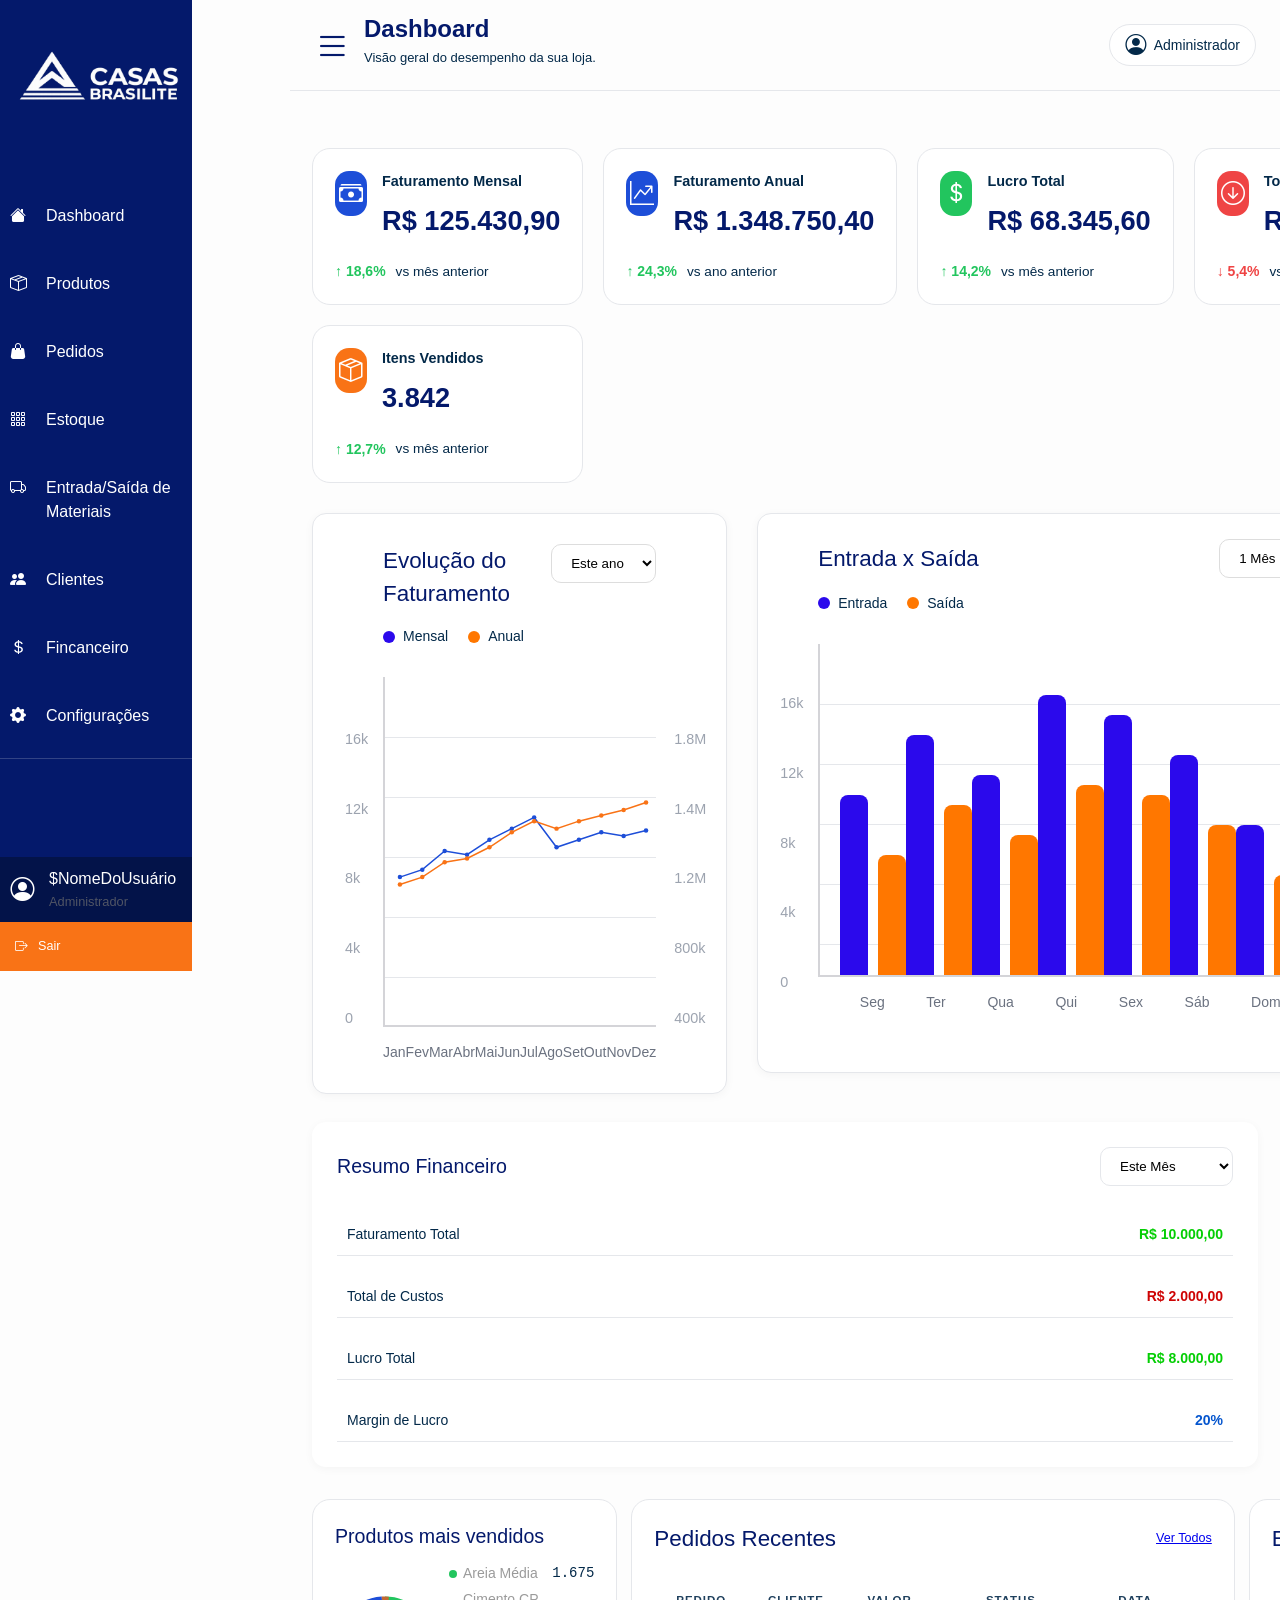
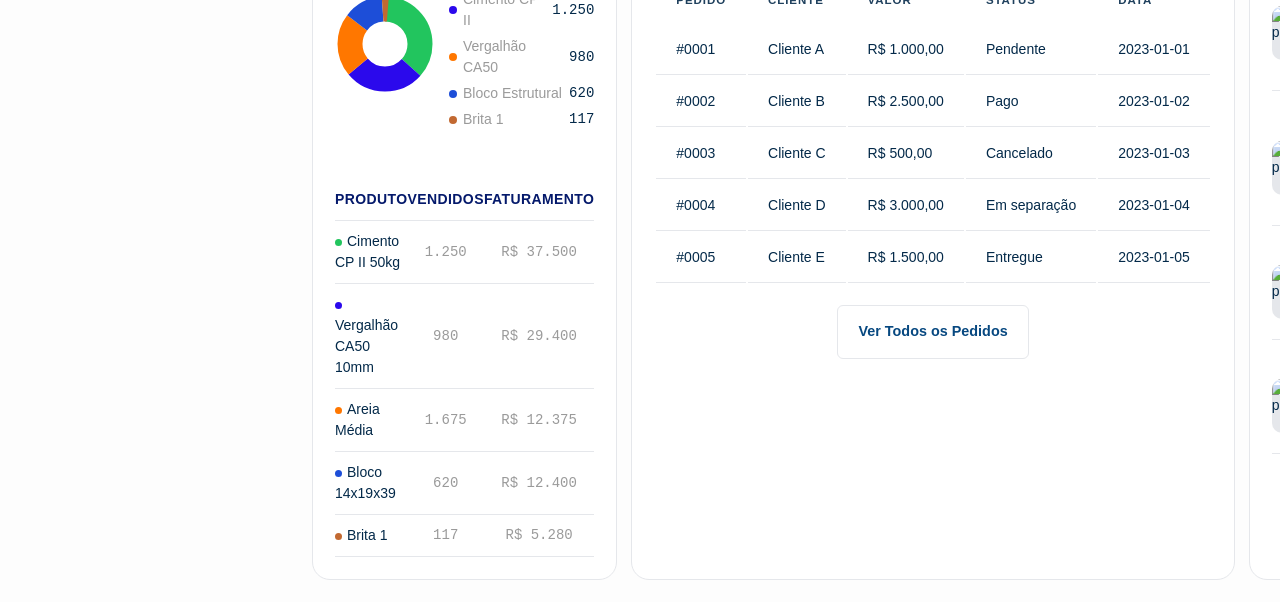
==== Dashboard/index.html @ a028ca32 "Adição do Dashboard" ====
<!DOCTYPE html>
<html lang="pt-br">

<head>
    <meta charset="UTF-8">
    <meta name="viewport" content="width=device-width, initial-scale=1.0">
    <title>Dashboard</title>

    <link rel="stylesheet" href="style.css">

    <link rel="stylesheet" href="https://cdn.jsdelivr.net/npm/bootstrap-icons@1.11.3/font/bootstrap-icons.min.css">
    <link rel="stylesheet" href="css/sidebar.css">
    <link rel="stylesheet" href="css/style.css">
</head>

<body>
    <input type="checkbox" id="menu-toggle">

    <aside class="sidebar">

        <div class="logo">
            <img src="../imagens/logo-branca.png" alt="logo">
        </div>

        <nav>

            <div class="lista-sidebar">
                <a href="#" class="active">
                    <i class="bi bi-house-fill"></i>
                    <p>Dashboard</p>
                </a>
            </div>

            <div class="lista-sidebar">
                <a href="#">
                    <i class="bi bi-box-seam"></i>
                    <p>Produtos</p>
                </a>
            </div>

            <div class="lista-sidebar">
                <a href="#">
                    <i class="bi bi-handbag-fill"></i>
                    <p>Pedidos</p>
                </a>
            </div>

            <div class="lista-sidebar">
                <a href="#">
                    <i class="bi bi-grid-3x3-gap"></i>
                    <p>Estoque</p>
                </a>
            </div>

            <div class="lista-sidebar">
                <a href="#">
                    <i class="bi bi-truck"></i>
                    <p>Entrada/Saída de Materiais</p>
                </a>
            </div>

            <div class="lista-sidebar">
                <a href="#">
                    <i class="bi bi-people-fill"></i>
                    <p>Clientes</p>
                </a>
            </div>

            <div class="lista-sidebar">
                <a href="#">
                    <i class="bi bi-currency-dollar"></i>
                    <p>Fincanceiro</p>
                </a>
            </div>

            <div class="lista-sidebar">
                <a href="#" style="border-bottom: 1px solid var(--border-lista); padding-bottom: 30px;">
                    <i class="bi bi-gear-fill"></i>
                    <p>Configurações</p>
                </a>
            </div>

        </nav>

        <div class="footer-sidebar">
            <div class="user-info-sidebar">
                <i class="bi bi-person-circle"></i>
                <div class="user-name">
                    <p>$NomeDoUsuário</p>
                    <span>Administrador</span>
                </div>
            </div>

            <div class="exit">
                <a href="#">
                    <i class="bi bi-box-arrow-right"></i>
                    <p>Sair</p>
                </a>
            </div>
        </div>
    </aside>

    <div class="content">
        <header class="topbar">
            <div class="topbar-left">
                <label for="menu-toggle" class="menu-btn">
                    <i class="bi bi-list"></i>
                </label>
                <div class="logo">
                    <h1>Dashboard</h1>
                    <p>Visão geral do desempenho da sua loja.</p>
                </div>
            </div>
            <div class="topbar-right">
                <div class="user">
                    <i class="bi bi-person-circle"></i>
                    <p>Administrador</p>
                </div>
            </div>
        </header>

        <main class="main">
            <section class="cards-top">
                <div class="card">
                    <div class="card-top">
                        <div class="icon blue">
                            <i class="bi bi-cash-stack"></i>
                        </div>

                        <div>
                            <h5>Faturamento Mensal</h5>
                            <h3>R$ 125.430,90</h3>
                        </div>

                    </div>

                    <div class="card-bottom">
                        <span class="green">↑ 18,6%</span>
                        <p>vs mês anterior</p>
                    </div>
                </div>

                <div class="card">
                    <div class="card-top">
                        <div class="icon blue">
                            <i class="bi bi-graph-up-arrow"></i>
                        </div>
                        <div>
                            <h5>Faturamento Anual</h5>
                            <h3>R$ 1.348.750,40</h3>
                        </div>
                    </div>

                    <div class="card-bottom">
                        <span class="green">↑ 24,3%</span>
                        <p>vs ano anterior</p>
                    </div>

                </div>

                <div class="card">
                    <div class="card-top">
                        <div class="icon green-bg">
                            <i class="bi bi-currency-dollar"></i>
                        </div>
                        <div>
                            <h5>Lucro Total</h5>
                            <h3>R$ 68.345,60</h3>
                        </div>
                    </div>

                    <div class="card-bottom">
                        <span class="green">↑ 14,2%</span>
                        <p>vs mês anterior</p>
                    </div>

                </div>

                <div class="card">
                    <div class="card-top">
                        <div class="icon red">
                            <i class="bi bi-arrow-down-circle"></i>
                        </div>

                        <div>
                            <h5>Total de Custos</h5>
                            <h3>R$ 57.085,30</h3>
                        </div>
                    </div>

                    <div class="card-bottom">
                        <span class="red-text">↓ 5,4%</span>
                        <p>vs mês anterior</p>
                    </div>

                </div>

                <div class="card">
                    <div class="card-top">
                        <div class="icon orange">
                            <i class="bi bi-cart-fill"></i>
                        </div>

                        <div>
                            <h5>Número de Pedidos</h5>
                            <h3>324</h3>
                        </div>
                    </div>

                    <div class="card-bottom">
                        <span class="green">↑ 15,2%</span>
                        <p>vs mês anterior</p>
                    </div>

                </div>

                <div class="card">
                    <div class="card-top">
                        <div class="icon orange">
                            <i class="bi bi-box-seam"></i>
                        </div>

                        <div>
                            <h5>Itens Vendidos</h5>
                            <h3>3.842</h3>
                        </div>
                    </div>

                    <div class="card-bottom">
                        <span class="green">↑ 12,7%</span>
                        <p>vs mês anterior</p>
                    </div>

                </div>

            </section>

            <!-- CHARTS ROW -->
            <div class="charts-row">

                <!-- Evolução do Faturamento -->
                <div class="grid-grafico">
                    <div class="grafico-card">

                        <div class="grafico-header">

                            <div>
                                <span>Evolução do Faturamento</span>

                                <div class="legenda">

                                    <div class="item-legenda">
                                        <span class="dot azul"></span>
                                        <p>Mensal</p>
                                    </div>

                                    <div class="item-legenda">
                                        <span class="dot laranja"></span>
                                        <p>Anual</p>
                                    </div>

                                </div>
                            </div>

                            <select>
                                <option>Este ano</option>
                            </select>

                        </div>

                        <div class="grafico">

                            <div class="linha-bg l1"></div>
                            <div class="linha-bg l2"></div>
                            <div class="linha-bg l3"></div>
                            <div class="linha-bg l4"></div>
                            <div class="linha-bg l5"></div>

                            <div class="valores-esquerda">
                                <span>16k</span>
                                <span>12k</span>
                                <span>8k</span>
                                <span>4k</span>
                                <span>0</span>
                            </div>

                            <div class="valores-direita">
                                <span>1.8M</span>
                                <span>1.4M</span>
                                <span>1.2M</span>
                                <span>800k</span>
                                <span>400k</span>
                            </div>

                            <svg class="svg-linha" viewBox="0 0 800 300">

                                <polyline fill="none" stroke="#1D4ED8" stroke-width="4" points="
                40,220
                100,200
                160,150
                220,160
                280,120
                340,90
                400,60
                460,140
                520,120
                580,100
                640,110
                700,95
                " />

                                <circle cx="40" cy="220" r="6" fill="#1D4ED8" />
                                <circle cx="100" cy="200" r="6" fill="#1D4ED8" />
                                <circle cx="160" cy="150" r="6" fill="#1D4ED8" />
                                <circle cx="220" cy="160" r="6" fill="#1D4ED8" />
                                <circle cx="280" cy="120" r="6" fill="#1D4ED8" />
                                <circle cx="340" cy="90" r="6" fill="#1D4ED8" />
                                <circle cx="400" cy="60" r="6" fill="#1D4ED8" />
                                <circle cx="460" cy="140" r="6" fill="#1D4ED8" />
                                <circle cx="520" cy="120" r="6" fill="#1D4ED8" />
                                <circle cx="580" cy="100" r="6" fill="#1D4ED8" />
                                <circle cx="640" cy="110" r="6" fill="#1D4ED8" />
                                <circle cx="700" cy="95" r="6" fill="#1D4ED8" />

                            </svg>

                            <svg class="svg-linha" viewBox="0 0 800 300">

                                <polyline fill="none" stroke="#F97316" stroke-width="4" points="
                40,240
                100,220
                160,180
                220,170
                280,140
                340,100
                400,70
                460,90
                520,70
                580,55
                640,40
                700,20
                " />

                                <circle cx="40" cy="240" r="6" fill="#F97316" />
                                <circle cx="100" cy="220" r="6" fill="#F97316" />
                                <circle cx="160" cy="180" r="6" fill="#F97316" />
                                <circle cx="220" cy="170" r="6" fill="#F97316" />
                                <circle cx="280" cy="140" r="6" fill="#F97316" />
                                <circle cx="340" cy="100" r="6" fill="#F97316" />
                                <circle cx="400" cy="70" r="6" fill="#F97316" />
                                <circle cx="460" cy="90" r="6" fill="#F97316" />
                                <circle cx="520" cy="70" r="6" fill="#F97316" />
                                <circle cx="580" cy="55" r="6" fill="#F97316" />
                                <circle cx="640" cy="40" r="6" fill="#F97316" />
                                <circle cx="700" cy="20" r="6" fill="#F97316" />

                            </svg>

                        </div>

                        <div class="meses">
                            <span>Jan</span>
                            <span>Fev</span>
                            <span>Mar</span>
                            <span>Abr</span>
                            <span>Mai</span>
                            <span>Jun</span>
                            <span>Jul</span>
                            <span>Ago</span>
                            <span>Set</span>
                            <span>Out</span>
                            <span>Nov</span>
                            <span>Dez</span>
                        </div>

                    </div>

                    <div class="grafico-barra-card">

                        <div class="topo-barra">

                            <p>Entrada x Saída</p>

                            <select>
                                <option>1 Mês</option>
                                <option>3 Meses</option>
                                <option>6 Meses</option>
                                <option>1 Ano</option>
                            </select>

                        </div>

                        <!-- legenda -->

                        <div class="legenda-barra">

                            <div class="item-legenda">
                                <span class="cor azul"></span>
                                <p>Entrada</p>
                            </div>

                            <div class="item-legenda">
                                <span class="cor laranja"></span>
                                <p>Saída</p>
                            </div>

                        </div>

                        <div class="grafico-barra">

                            <div class="valores-esquerda">
                                <span>16k</span>
                                <span>12k</span>
                                <span>8k</span>
                                <span>4k</span>
                                <span>0</span>
                            </div>

                            <div class="linha-bg b1"></div>
                            <div class="linha-bg b2"></div>
                            <div class="linha-bg b3"></div>
                            <div class="linha-bg b4"></div>
                            <div class="linha-bg b5"></div>

                            <div class="grupo">
                                <div class="barra azul-barra" style="height:180px;"></div>
                                <div class="barra laranja-barra" style="height:120px;"></div>
                            </div>

                            <div class="grupo">
                                <div class="barra azul-barra" style="height:240px;"></div>
                                <div class="barra laranja-barra" style="height:170px;"></div>
                            </div>

                            <div class="grupo">
                                <div class="barra azul-barra" style="height:200px;"></div>
                                <div class="barra laranja-barra" style="height:140px;"></div>
                            </div>

                            <div class="grupo">
                                <div class="barra azul-barra" style="height:280px;"></div>
                                <div class="barra laranja-barra" style="height:190px;"></div>
                            </div>

                            <div class="grupo">
                                <div class="barra azul-barra" style="height:260px;"></div>
                                <div class="barra laranja-barra" style="height:180px;"></div>
                            </div>

                            <div class="grupo">
                                <div class="barra azul-barra" style="height:220px;"></div>
                                <div class="barra laranja-barra" style="height:150px;"></div>
                            </div>

                            <div class="grupo">
                                <div class="barra azul-barra" style="height:150px;"></div>
                                <div class="barra laranja-barra" style="height:100px;"></div>
                            </div>

                        </div>

                        <div class="dias-barra">
                            <span>Seg</span>
                            <span>Ter</span>
                            <span>Qua</span>
                            <span>Qui</span>
                            <span>Sex</span>
                            <span>Sáb</span>
                            <span>Dom</span>
                        </div>

                    </div>
                </div>
                <div class="r-finan">
                    <div class="top-r-finan">
                        <p>Resumo Financeiro</p>
                        <select>
                            <option>Este Mês</option>
                            <option>Mês Passado</option>
                            <option>3 Meses</option>
                            <option>9 Meses</option>
                            <option>1 Ano</option>
                        </select>
                    </div>
                    <div class="infos-resumo">
                        <div class="faturamento">
                            <p>Faturamento Total</p>
                            <span>R$ 10.000,00</span>
                        </div>
                        <div class="custos">
                            <p>Total de Custos</p>
                            <span>R$ 2.000,00</span>
                        </div>
                        <div class="lucro">
                            <p>Lucro Total</p>
                            <span>R$ 8.000,00</span>
                        </div>
                        <div class="margin">
                            <p>Margin de Lucro</p>
                            <span>20%</span>
                        </div>
                    </div>
                </div>
            </div>

            <!-- BOTTOM ROW -->
            <div class="bottom-row">

                <!-- Produtos mais vendidos -->
                <div class="card">
                    <div class="card-head">
                        <p class="card-title">Produtos mais vendidos</p>
                    </div>
                    <div class="donut-area">
                        <div class="donut-svg-wrap">
                            <svg width="100" height="100" viewBox="0 0 100 100">
                                <!-- donut slices via stroke-dasharray on circle r=35, circ=219.9 -->
                                <circle cx="50" cy="50" r="35" fill="none" stroke="#eee" stroke-width="18" />
                                <!-- Areia 36.5% = 80.4 -->
                                <circle cx="50" cy="50" r="35" fill="none" stroke="#22C55E" stroke-width="25"
                                    stroke-dasharray="80.4 139.5" stroke-dashoffset="0" transform="rotate(-90 50 50)" />
                                <!-- Cimento 27.2% = 59.9 -->
                                <circle cx="50" cy="50" r="35" fill="none" stroke="var(--blue-grafico)"
                                    stroke-width="25" stroke-dasharray="59.9 160" stroke-dashoffset="-80.4"
                                    transform="rotate(-90 50 50)" />
                                <!-- Vergalhão 21.4% = 47.1 -->
                                <circle cx="50" cy="50" r="35" fill="none" stroke="var(--orange-grafico)"
                                    stroke-width="25" stroke-dasharray="47.1 172.8" stroke-dashoffset="-140.3"
                                    transform="rotate(-90 50 50)" />
                                <!-- Bloco 13.5% = 29.7 -->
                                <circle cx="50" cy="50" r="35" fill="none" stroke="var(--primary)" stroke-width="25"
                                    stroke-dasharray="29.7 190.2" stroke-dashoffset="-187.4"
                                    transform="rotate(-90 50 50)" />
                                <!-- Brita 2.6% = 5.7 -->
                                <circle cx="50" cy="50" r="35" fill="none" stroke="var(--secondary-color)"
                                    stroke-width="25" stroke-dasharray="5.7 214.2" stroke-dashoffset="-217.1"
                                    transform="rotate(-90 50 50)" />
                            </svg>
                        </div>
                        <div class="donut-leg">
                            <div class="donut-leg-item">
                                <div class="donut-dot" style="background:#22C55E;"></div><span
                                    class="donut-leg-name">Areia
                                    Média</span><span class="donut-leg-val">1.675</span>
                            </div>
                            <div class="donut-leg-item">
                                <div class="donut-dot" style="background:var(--blue-grafico);"></div><span
                                    class="donut-leg-name">Cimento CP II</span><span class="donut-leg-val">1.250</span>
                            </div>
                            <div class="donut-leg-item">
                                <div class="donut-dot" style="background:var(--orange-grafico);"></div><span
                                    class="donut-leg-name">Vergalhão CA50</span><span class="donut-leg-val">980</span>
                            </div>
                            <div class="donut-leg-item">
                                <div class="donut-dot" style="background:var(--primary);"></div><span
                                    class="donut-leg-name">Bloco Estrutural</span><span class="donut-leg-val">620</span>
                            </div>
                            <div class="donut-leg-item">
                                <div class="donut-dot" style="background:var(--secondary-color);"></div><span
                                    class="donut-leg-name">Brita 1</span><span class="donut-leg-val">117</span>
                            </div>
                        </div>
                    </div>
                    <table class="prod-table">
                        <thead>
                            <tr>
                                <th style="text-align:left;">Produto</th>
                                <th style="text-align: center;">Vendidos</th>
                                <th style="text-align: center;">Faturamento</th>
                            </tr>
                        </thead>
                        <tbody>
                            <tr>
                                <td><span class="pdot" style="background:#22C55E;"></span>Cimento CP II 50kg</td>
                                <td style="text-align: center;">1.250</td>
                                <td style="text-align: center;">R$ 37.500</td>
                            </tr>
                            <tr>
                                <td><span class="pdot" style="background:var(--blue-grafico);"></span>Vergalhão CA50
                                    10mm
                                </td>
                                <td style="text-align: center;">980</td>
                                <td style="text-align: center;">R$ 29.400</td>
                            </tr>
                            <tr>
                                <td><span class="pdot" style="background:var(--orange-grafico);"></span>Areia Média</td>
                                <td style="text-align: center;">1.675</td>
                                <td style="text-align: center;">R$ 12.375</td>
                            </tr>
                            <tr>
                                <td><span class="pdot" style="background:var(--primary);"></span>Bloco 14x19x39</td>
                                <td style="text-align: center;">620</td>
                                <td style="text-align: center;">R$ 12.400</td>
                            </tr>
                            <tr style="border-bottom: 1px solid var(--border);">
                                <td><span class="pdot" style="background:var(--secondary-color);"></span>Brita 1</td>
                                <td style="text-align: center;">117</td>
                                <td style="text-align: center;">R$ 5.280</td>
                            </tr>
                        </tbody>
                    </table>
                </div>

                <!-- Pedidos Recentes -->
                <div class="card">
                    <div class="tabela-wrapper">
                        <div class="top-table">
                            <p>Pedidos Recentes</p>
                            <a href="#">Ver Todos</a>
                        </div>
                        <div class="tabela">
                            <table>
                                <thead>
                                    <tr>
                                        <th>Pedido</th>
                                        <th>Cliente</th>
                                        <th>Valor</th>
                                        <th>Status</th>
                                        <th>Data</th>
                                    </tr>
                                </thead>
                                <tbody>
                                    <tr>
                                        <td>#0001</td>
                                        <td>Cliente A</td>
                                        <td style="white-space: nowrap;">R$ 1.000,00</td>
                                        <td>Pendente</td>
                                        <td style="white-space: nowrap;">2023-01-01</td>
                                    </tr>
                                    <tr>
                                        <td>#0002</td>
                                        <td>Cliente B</td>
                                        <td>R$ 2.500,00</td>
                                        <td>Pago</td>
                                        <td>2023-01-02</td>
                                    </tr>
                                    <tr>
                                        <td>#0003</td>
                                        <td style="white-space: nowrap;">Cliente C</td>
                                        <td>R$ 500,00</td>
                                        <td>Cancelado</td>
                                        <td>2023-01-03</td>
                                    </tr>
                                    <tr>
                                        <td>#0004</td>
                                        <td>Cliente D</td>
                                        <td>R$ 3.000,00</td>
                                        <td style="white-space: nowrap;">Em separação</td>
                                        <td>2023-01-04</td>
                                    </tr>
                                    <tr>
                                        <td>#0005</td>
                                        <td>Cliente E</td>
                                        <td>R$ 1.500,00</td>
                                        <td>Entregue</td>
                                        <td>2023-01-05</td>
                                    </tr>
                                </tbody>
                            </table>
                        </div>
                        <div class="ver-pedidos">
                            <a href="#">Ver Todos os Pedidos</a>
                        </div>
                    </div>
                </div>
                <!-- Estoque Crítico -->
                <div class="card">
                    <div class="estoque">
                        <div class="top-estoque">
                            <p>Estoque Crítico
                            <p>
                                <a href="#">Ver Todos</a>
                        </div>

                        <div class="produtos-critico">
                            <div class="info-produto">
                                <img src="#" alt="produto">

                                <div class="detalhes-produtos">
                                    <h4>Vergalhão CA50 10mm</h4>
                                    <p>Estoque: <span>5 unidades</span></p>
                                </div>
                            </div>
                            <p class="condicao">Crítico</p>
                        </div>

                        <div class="produtos-critico">
                            <div class="info-produto">
                                <img src="#" alt="produto">
                                <div class="detalhes-produtos">
                                    <h4>Cimento CP II 50kg</h4>
                                    <p>Estoque: <span>20 unidades</span></p>
                                </div>
                            </div>
                            <p class="condicao">Atenção</p>
                        </div>

                        <div class="produtos-critico">
                            <div class="info-produto">
                                <img src="#" alt="produto">
                                <div class="detalhes-produtos">
                                    <h4>Areia Média</h4>
                                    <p>Estoque: <span>3 unidades</span></p>
                                </div>
                            </div>
                            <p class="condicao">Crítico</p>
                        </div>

                        <div class="produtos-critico">
                            <div class="info-produto">
                                <img src="#" alt="produto">
                                <div class="detalhes-produtos">
                                    <h4>Brito 1</h4>
                                    <p>Estoque: <span>20 unidades</span></p>
                                </div>
                            </div>
                            <p class="condicao">Atenção</p>
                        </div>
                    </div>
                </div>
            </div>
        </main>
    </div>
</body>

</html>
---- Dashboard/css/sidebar.css ----
:root {
    --primary: #1D4ED8;
    --green: #22C55E;
    --red: #EF4444;
    --orange: #F97316;
    --orange-hover: #b44b00;

    --primary-color: #074880;
    --secondary-color: #C26931;
    --orange-grafico: #E67E22;
    --blue-grafico: #4A90C2;
    --background-color: #F7F7F5;
    --title: #04196B;
    --top-header: #032949e3;
    --text-color: #FFFFFF;
    --border: #e5e7eb;
    --border-lista: #e5e7eb34;
    --detalhes: #032949;
    --icon-box: #aaaaaa;
    --text-info: #707070b4;
    --box-critico: #fa3e3e71;
    --box-atencao: #f9c74f71;
    --text-atencao: #ffd902;
    --text-critico: #ff0000;
    --footer-sidebar: #031349;

}

#menu-toggle {
    display: none;
}

/* SIDEBAR */

.sidebar {
    width: 15vw;
    height: 100vh;
    background: var(--title);
    display: flex;
    flex-direction: column;
    padding: 30px 0;
    position: fixed;
}

.menu-btn {
    font-size: 1.5rem;
    color: var(--title);
    cursor: pointer;
    transition: .3s;
}

.menu-btn:hover {
    transform: scale(1.1);
}

#menu-toggle:checked ~ .sidebar {
    margin-left: -300px;
}

.content {
    flex: 1;
    margin-left: 290px;
    min-width: 0;
}

#menu-toggle:checked ~ .content {
    margin-left: 0;
}

.logo {
    align-self: center;
    margin-top: -40px;
    font-size: 1.8rem;
    color: var(--primary);
}

.logo img {
    height: 20vh;
}

.sidebar nav {
    display: flex;
    flex-direction: column;
}

/* .sidebar a {
    height: 50px;
    display: flex;
    justify-content: start;
    padding: 0 30px;
    align-items: center;
    color: var(--text-info);
    text-decoration: none;
    transition: .3s;
    text-align: justify;
} */

.sidebar a:hover {
    background: var(--border-lista);
    color: white;
    border-bottom: 1px solid var(--border-lista);
}

.sidebar a:focus {
    background: var(--orange);
    color: white;
    border-bottom: 1px solid var(--border-lista);
}

.lista-sidebar {
    display: flex;
    flex-direction: column;
}

.lista-sidebar a {
    color: var(--text-color);
    font-size: 1rem;
    font-weight: 500;
    padding: 22px 10px;
    text-decoration: none;
    display: flex;
    gap: 20px;
}

.footer-sidebar {
    display: flex;
    flex-direction: column;
    margin-top: auto;
}

.user-info-sidebar {
    margin-top: 7em;
    display: flex;
    align-items: center;
    gap: 15px;
    background: var(--footer-sidebar);
    padding: 10px;
}

.user-info-sidebar i {
    color: var(--text-color);
    font-size: 1.5rem;
}

.user-name p {
    color: var(--text-color);
    font-size: 1rem;
}

.user-name span {
    color: var(--text-info);
    font-size: .8rem;
}

.exit a {
    color: var(--text-color);
    text-decoration: none;
    display: flex;
    gap: 10px;
    align-items: center;
    padding: 15px;
    background: var(--orange);
}

.exit a:hover {
    background: var(--orange-hover);
}
---- Dashboard/css/style.css ----
:root {
    --primary: #1D4ED8;
    --green: #22C55E;
    --red: #EF4444;
    --orange: #F97316;
    --primary-color: #074880;
    --secondary-color: #C26931;
    --orange-grafico: #ff7700;
    --blue-grafico: #2b09ec;
    --background-color: #fdfdfd;
    --title: #04196B;
    --top-header: #032949e3;
    --text-color: #FFFFFF;
    --border: #e5e7eb;
    --detalhes: #032949;
    --icon-box: #aaaaaa;
    --text-info: #707070b4;
    --box-critico: #fa3e3e71;
    --box-atencao: #f9c74f71;
    --text-atencao: #ffd902;
    --text-critico: #ff0000;
    --border-lista: #e5e7eb34;
}

*,
*::before,
*::after {
    box-sizing: border-box;
    margin: 0;
    padding: 0;
}

a {
    font-size: .9em;
}

body {
    font-family: 'Inter', sans-serif;
    background: var(--background-color);
    color: var(--detalhes);
    font-size: 14px;
    line-height: 1.5;
    display: flex;
    overflow-x: hidden;
}

.topbar {
    background: var(--background-color);
    border-bottom: 1px solid var(--border);
    padding: 45px 24px;
    height: 56px;
    display: flex;
    align-items: center;
    justify-content: space-between;
    position: sticky;
    top: 0;
    z-index: 100;
}

.topbar-left {
    display: flex;
    align-items: center;
    gap: 14px;
    margin-top: 2em;
}

.topbar i {
    font-size: 1.5em;
}

.topbar label {
    margin-bottom: 1em;
}

.logo h1 {
    font-size: 24px;
    font-weight: 600;
    color: var(--title);
}

.logo p {
    font-size: 13px;
    color: var(--detalhes);
    margin-top: 1px;
}

.topbar-right {
    display: flex;
    align-items: center;
    gap: 12px;
}

.user {
    display: flex;
    align-items: center;
    gap: 8px;
    background: var(--text-color);
    border: 1px solid var(--border);
    border-radius: 24px;
    padding: 4px 15px;
    cursor: pointer;
}

/* //////////////////// */
/* //// KPIs ///*/
/* //////////////////// */

.main {
    padding: 22px;
    max-width: 1850px;
    margin: 0 auto;
}

.cards-top {
    margin-top: 35px;
    display: grid;
    grid-template-columns: repeat(5, 1fr);
    gap: 20px;
    margin-bottom: 25px;
}

.card {
    background: var(--text-color);
    border-radius: 18px;
    padding: 22px;
    border: 1px solid var(--border);
    transition: .3s;
}

.card-top {
    display: flex;
    gap: 15px;
}

.icon {
    min-width: 2.5vw;
    height: 5vh;
    border-radius: 14px;
    display: flex;
    justify-content: center;
    align-items: center;
    color: white;
    font-size: 1.5rem;
}

.blue {
    background: var(--primary);
}

.green-bg {
    background: var(--green);
}

.red {
    background: var(--red);
}

.orange {
    background: var(--orange);
}

.card h5 {
    color: var(--text);
    font-size: .9rem;
    margin-bottom: 8px;
    white-space: nowrap;
}

.card h3 {
    color: var(--title);
    font-size: 1.7rem;
    white-space: nowrap;
    text-overflow: ellipsis;
}

.card-bottom {
    margin-top: 20px;
    display: flex;
    align-items: center;
    gap: 10px;
}

.card-bottom p {
    color: var(--text);
    font-size: .85rem;
}

.green {
    color: var(--green);
    font-weight: 600;
}

.red-text {
    color: var(--red);
    font-weight: 600;
}

/* =========================
   GRAFICO LINHAS
========================= */

.grid-grafico {
    display: flex;
    gap: 30px;
    margin-top: 30px;
    align-items: flex-start;
}

.grafico-card {
    flex: 1;
    background: white;
    border-radius: 14px;
    padding: 30px 70px;
    min-height: 560px;
    box-shadow: 0 2px 10px rgba(0, 0, 0, 0.04);
    border: 1px solid var(--border);
    transition: .3s;
}

.grafico-header {
    display: flex;
    justify-content: space-between;
    align-items: flex-start;
}

.grafico-header span {
    color: var(--title);
    font-size: 1.4rem;
}

.legenda,
.legenda-barra {
    display: flex;
    gap: 20px;
    margin-top: 15px;
}

.item-legenda {
    display: flex;
    align-items: center;
    gap: 8px;
}

.dot,
.cor {
    width: 12px;
    height: 12px;
    border-radius: 50%;
}

.azul {
    background: var(--blue-grafico);
}

.laranja {
    background: var(--orange-grafico);
}

.grafico-header select,
.topo-barra select {
    padding: 10px 15px;
    border-radius: 10px;
    border: 1px solid #ddd;
    background: white;
    outline: none;
    cursor: pointer;
}

.grafico {
    position: relative;
    width: 100%;
    height: 350px;
    margin-top: 30px;
    border-left: 2px solid #d4d4d8;
    border-bottom: 2px solid #d4d4d8;
}

.linha-bg {
    position: absolute;
    width: 100%;
    height: 1px;
    background: #e5e7eb;
}

.l1 {
    top: 60px;
}

.l2 {
    top: 120px;
}

.l3 {
    top: 180px;
}

.l4 {
    top: 240px;
}

.l5 {
    top: 300px;
}

.svg-linha {
    position: absolute;
    width: 110%;
    height: 100%;
}

.meses {
    display: flex;
    justify-content: space-evenly;
    margin-top: 15px;
    color: #6b7280;
}

.valores-esquerda,
.valores-direita {
    position: absolute;
    display: flex;
    flex-direction: column;
    gap: 48px;
    top: 15%;
    font-size: .9rem;
    color: #9ca3af;
}

.valores-esquerda {
    left: -40px;
}

.valores-direita {
    right: -50px;
}

/* =========================
   GRAFICO BARRAS
========================= */

.grafico-barra-card {
    flex: 1;
    background: white;
    border-radius: 14px;
    padding: 25px;
    padding-left: 60px;
    min-height: 560px;
    box-shadow: 0 2px 10px rgba(0, 0, 0, 0.04);
    border: 1px solid var(--border);
    transition: .3s;
}

.topo-barra {
    display: flex;
    justify-content: space-between;
    align-items: center;
}

.topo-barra p {
    color: var(--title);
    font-size: 1.4rem;
}

.grafico-barra {
    width: 100%;
    height: 37vh;
    margin-top: 30px;
    border-left: 2px solid #d4d4d8;
    border-bottom: 2px solid #d4d4d8;
    display: flex;
    justify-content: space-evenly;
    align-items: flex-end;
    position: relative;
    padding: 0 20px;
}

.b1 {
    top: 60px;
}

.b2 {
    top: 120px;
}

.b3 {
    top: 180px;
}

.b4 {
    top: 240px;
}

.b5 {
    top: 300px;
}

.grupo {
    display: flex;
    gap: 10px;
    align-items: flex-end;
    position: relative;
    z-index: 2;
}

.barra {
    width: 28px;
    border-radius: 8px 8px 0 0;
    transition: .3s;
}

.azul-barra {
    background: var(--blue-grafico);
}

.laranja-barra {
    background: var(--orange-grafico);
}

.dias-barra {
    display: flex;
    justify-content: space-evenly;
    margin-top: 15px;
    color: #6b7280;
    font-weight: 500;
}

/* =========================
   RESUMO FINANCEIRO
========================= */

.r-finan {
    margin-top: 2em;
    background: var(--text-color);
    border-radius: 14px;
    padding: 25px;
    box-shadow: 0 2px 10px rgba(0, 0, 0, 0.04);
}

.top-r-finan {
    display: flex;
    justify-content: space-between;
    align-items: center;
    gap: 5em;
}

.top-r-finan p {
    color: var(--title);
    font-size: 1.4em;
}

.top-r-finan select {
    padding: 10px 15px;
    border-radius: 10px;
    border: 1px solid var(--border);
    background: var(--text-color);
    outline: none;
    cursor: pointer;
}

.infos-resumo {
    margin-top: 2em;
    display: flex;
    flex-direction: column;
    gap: 20px;
}

.faturamento,
.custos,
.lucro,
.margin {
    border-bottom: 1px solid var(--border);
    padding: 10px;
    display: flex;
    justify-content: space-between;
}

.faturamento span {
    color: rgb(4, 206, 4);
    font-weight: bold;
}

.custos span {
    color: rgb(206, 4, 4);
    font-weight: bold;
}

.lucro span {
    color: rgb(4, 206, 4);
    font-weight: bold;
}

.margin span {
    color: rgb(4, 85, 206);
    font-weight: bold;
}

/* BOTTOM ROW */
.bottom-row {
    margin-top: 2rem;
    display: grid;
    grid-template-columns: repeat(3, 1fr);
    gap: 14px;
}

/* =========================
   DONUT PRODUTOS
========================= */

.card-title {
    font-size: 1.4em;
    color: var(--title);
}

.donut-area {
    display: flex;
    align-items: center;
    gap: 14px;
    margin: 12px 0;
}

.donut-svg-wrap {
    flex-shrink: 0;
}

.donut-leg {
    display: flex;
    flex-direction: column;
    gap: 5px;
}

.donut-leg-item {
    display: flex;
    align-items: center;
    gap: 6px;
    font-size: 1em;
}

.donut-dot {
    width: 8px;
    height: 8px;
    border-radius: 50%;
    flex-shrink: 0;
}

.donut-leg-name {
    color: var(--text-info);
    flex: 1;
}

.donut-leg-val {
    font-family: 'Inter', monospace;
    font-size: 1em;
    color: var(--detalhes);
    font-weight: 500;
}

.prod-table {
    width: 100%;
    border-collapse: collapse;
    margin-top: 3.5em;
}

.prod-table th {
    font-size: 1em;
    text-transform: uppercase;
    letter-spacing: .4px;
    color: var(--title);
    padding: 10px 0 10px;
    border-bottom: 1px solid var(--border);
}

.prod-table th:not(:first-child) {
    text-align: right;
}

.prod-table td {
    padding: 10px 0;
    border-bottom: 1px solid var(--border);
    font-size: 1em;
    vertical-align: middle;
    color: var(--detalhes);
}

.prod-table td:not(:first-child) {
    text-align: right;
    color: var(--text-info);
    font-family: 'Inter', monospace;
}

.prod-table tr:last-child td {
    border-bottom: none;
}

.pdot {
    display: inline-block;
    width: 7px;
    height: 7px;
    border-radius: 50%;
    margin-right: 5px;
}

.btn-report {
    width: 100%;
    margin-top: 12px;
    padding: 8px;
    border: 1px solid var(--border);
    border-radius: 7px;
    background: var(--background-color);
    font-size: 12px;
    color: var(--text-info);
    cursor: pointer;
    font-family: 'Inter', sans-serif;
}

/* =========================
   PEDIDOS
========================= */

.top-table {
    display: flex;
    justify-content: space-between;
    align-items: center;
    margin-bottom: 20px;
}

.top-table p {
    color: var(--title);
    font-size: 1.4rem;
}

.tabela thead {
    position: sticky;
    top: 0;
    z-index: 1;
}

.tabela thead th {
    padding: 14px 20px;
    text-align: left;
    color: var(--top-header);
    font-size: 0.72rem;
    font-weight: 700;
    text-transform: uppercase;
    letter-spacing: 0.08em;
    white-space: nowrap;
}

.tabela tbody td {
    padding: 14px 20px;
    vertical-align: middle;
    border-bottom: 1px solid var(--border);
}

.tabela tfoot th {
    text-align: justify;
    padding: 24px 20px;
    font-weight: bold;
    color: var(--title);
}

.tabela .quantidade {
    text-align: center;
}

.ver-pedidos {
    display: flex;
    justify-content: center;
    margin-top: 20px;
}

.ver-pedidos a {
    text-decoration: none;
    border: 1px solid var(--border);
    padding: 15px 20px;
    border-radius: 6px;
    color: var(--primary-color);
    transition: .3s;
    font-weight: bold;
    font-size: 0.9rem;
}

.ver-pedidos a:hover {
    background: var(--primary-color);
    color: white;
    transition: 0.3s ease;
}

/* ESTOQUE */

.estoque a {
    font-size: 0.9rem;
}

.top-estoque {
    display: flex;
    justify-content: space-between;
    align-items: center;
}

.top-estoque p {
    color: var(--title);
    font-size: 1.4rem;
}

.info-produto {
    display: flex;
    gap: 10px;
    align-items: center;
}

.produtos-critico {
    display: flex;
    gap: 20px;
    margin-top: 20px;
    justify-content: space-between;
    border-bottom: 1px solid var(--border);
    padding: 15px 0;
}

.produtos-critico img {
    height: 6vh;
    width: 5vw;
    border-radius: 10px;
    background: #e5e7eb;
}

.detalhes-produtos p {
    color: var(--text-info);
}

.detalhes-produtos span {
    color: red;
    font-weight: 500;
}

.condicao {
    /* QUANDO FOR CRÍTICO */

    border: 1px solid red;
    background: var(--box-critico);
    color: var(--text-critico);

    /* QUANDO FOR EM ATENÇÃO */

    /* border: 1px solid yellow;
    background: var(--box-atencao);
    color: var(--text-atencao); */

    height: 5vh;
    width: 4.5vw;
    display: flex;
    justify-content: center;
    align-items: center;
    border-radius: 6px;
    font-weight: bold;
}
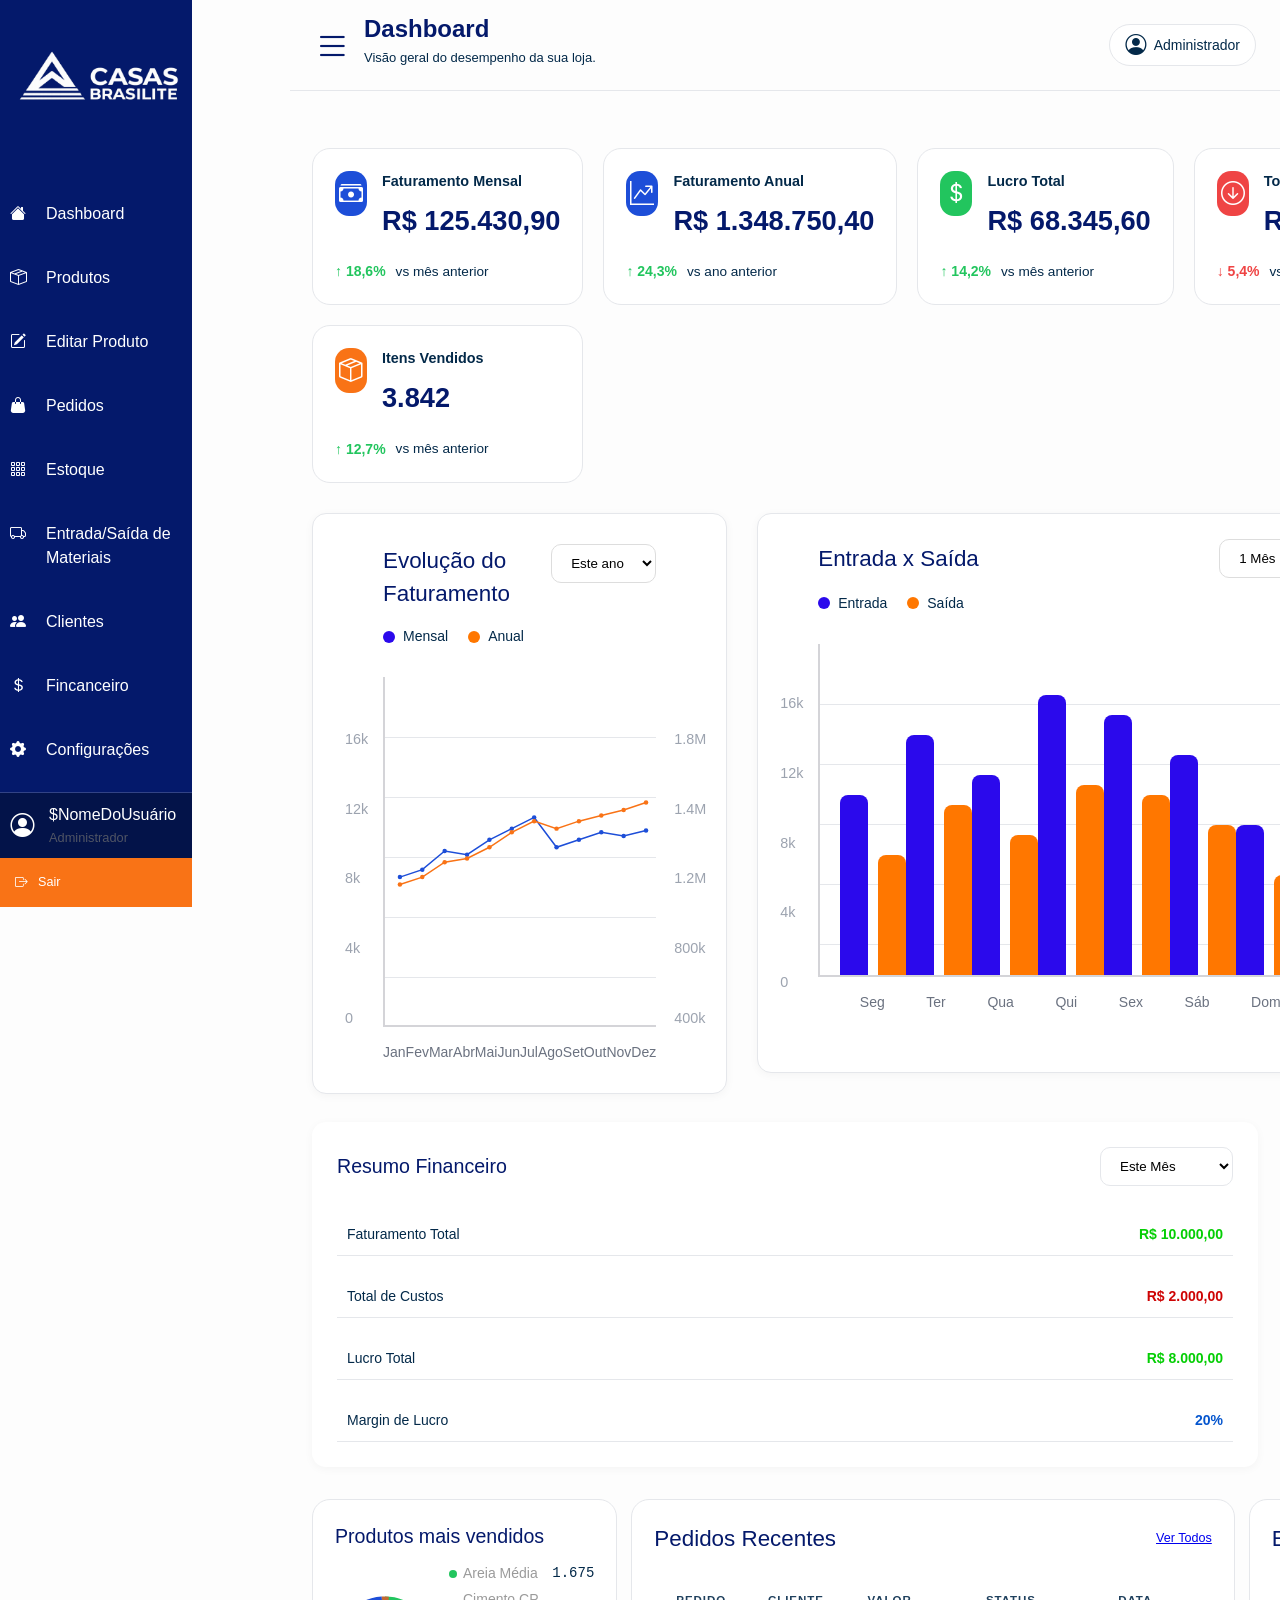
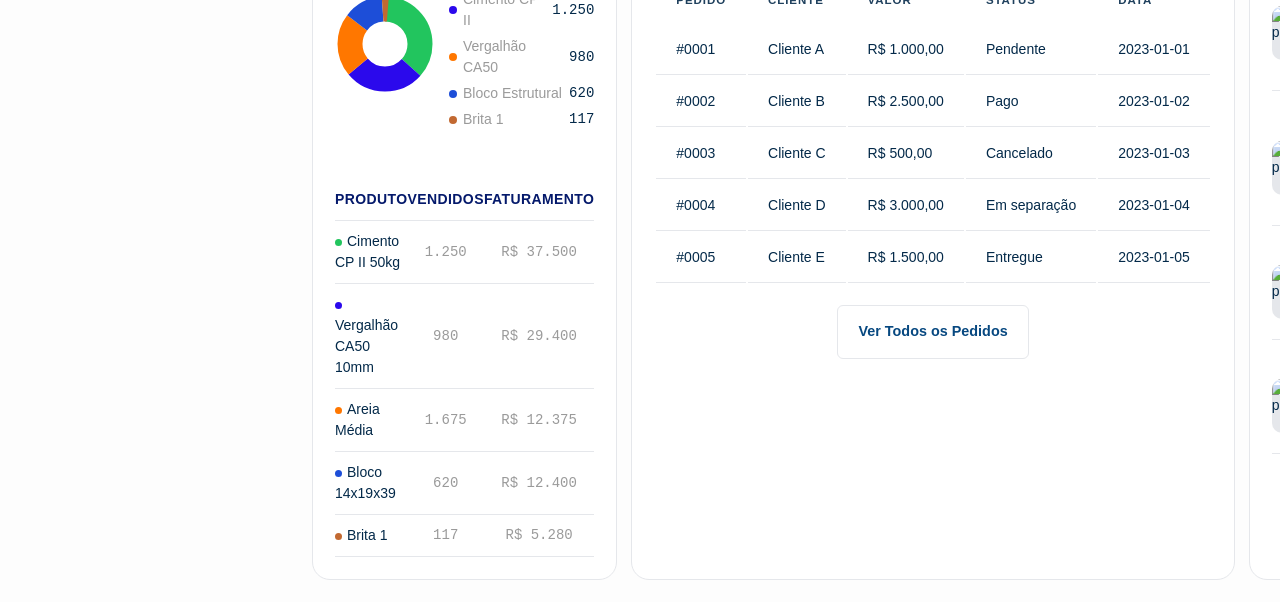
==== commit 7c76d255: "Adição de tebela do estoque" ====
--- a/Dashboard/index.html
+++ b/Dashboard/index.html
@@ -11,6 +11,7 @@
     <link rel="stylesheet" href="https://cdn.jsdelivr.net/npm/bootstrap-icons@1.11.3/font/bootstrap-icons.min.css">
     <link rel="stylesheet" href="css/sidebar.css">
     <link rel="stylesheet" href="css/style.css">
+    <link rel="icon" href="../imagens/logo.png">
 </head>
 
 <body>
@@ -32,9 +33,16 @@
             </div>
 
             <div class="lista-sidebar">
-                <a href="#">
+                <a href="produtos.html">
                     <i class="bi bi-box-seam"></i>
                     <p>Produtos</p>
+                </a>
+            </div>
+
+            <div class="lista-sidebar">
+                <a href="produtos.html">
+                    <i class="bi bi-pencil-square"></i>
+                    <p>Editar Produto</p>
                 </a>
             </div>
 
--- a/Dashboard/css/sidebar.css
+++ b/Dashboard/css/sidebar.css
@@ -3,18 +3,15 @@
     --green: #22C55E;
     --red: #EF4444;
     --orange: #F97316;
-    --orange-hover: #b44b00;
-
     --primary-color: #074880;
     --secondary-color: #C26931;
-    --orange-grafico: #E67E22;
-    --blue-grafico: #4A90C2;
-    --background-color: #F7F7F5;
+    --orange-grafico: #ff7700;
+    --blue-grafico: #2b09ec;
+    --background-color: #fdfdfd;
     --title: #04196B;
     --top-header: #032949e3;
     --text-color: #FFFFFF;
     --border: #e5e7eb;
-    --border-lista: #e5e7eb34;
     --detalhes: #032949;
     --icon-box: #aaaaaa;
     --text-info: #707070b4;
@@ -22,8 +19,8 @@
     --box-atencao: #f9c74f71;
     --text-atencao: #ffd902;
     --text-critico: #ff0000;
+    --border-lista: #e5e7eb34;
     --footer-sidebar: #031349;
-
 }
 
 #menu-toggle {
@@ -116,7 +113,7 @@
     color: var(--text-color);
     font-size: 1rem;
     font-weight: 500;
-    padding: 22px 10px;
+    padding: 20px 10px;
     text-decoration: none;
     display: flex;
     gap: 20px;
@@ -129,7 +126,6 @@
 }
 
 .user-info-sidebar {
-    margin-top: 7em;
     display: flex;
     align-items: center;
     gap: 15px;
--- a/Dashboard/css/style.css
+++ b/Dashboard/css/style.css
@@ -20,6 +20,7 @@
     --text-atencao: #ffd902;
     --text-critico: #ff0000;
     --border-lista: #e5e7eb34;
+    --footer-sidebar: #031349;
 }
 
 *,
